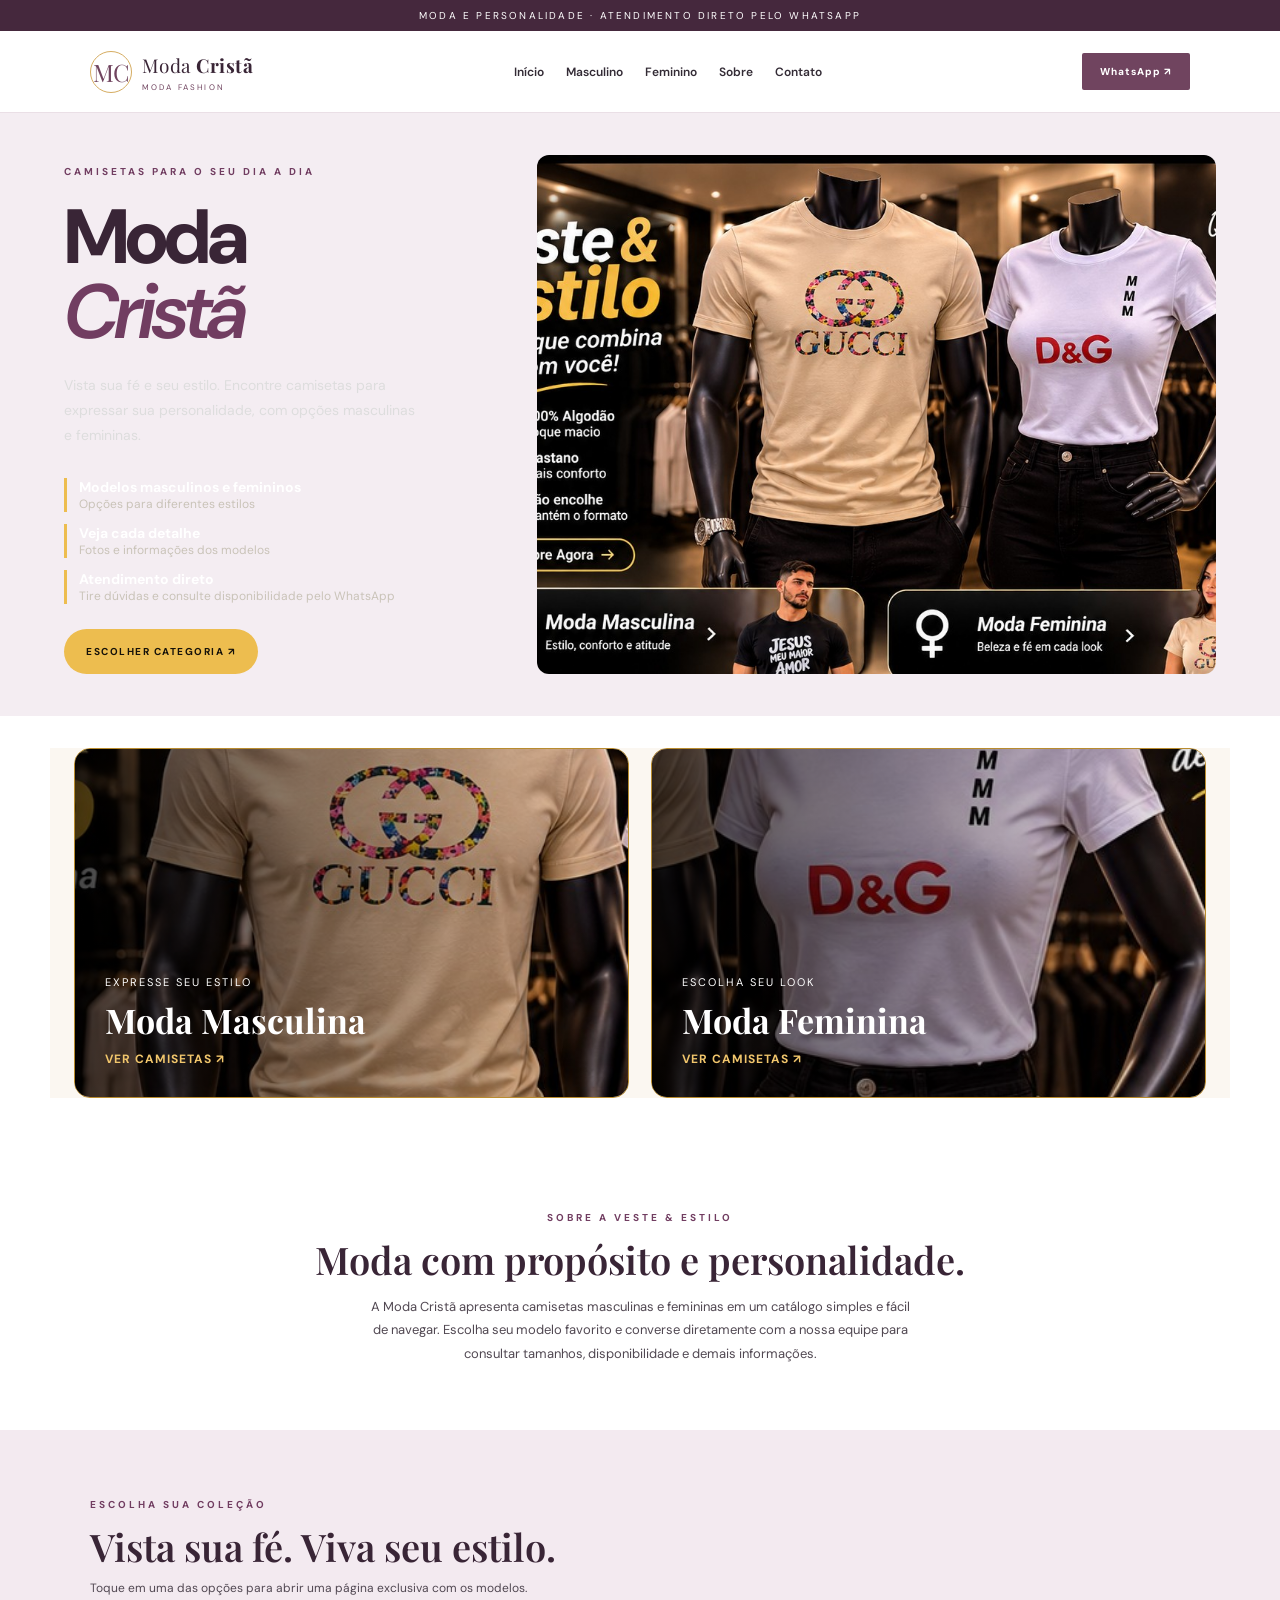
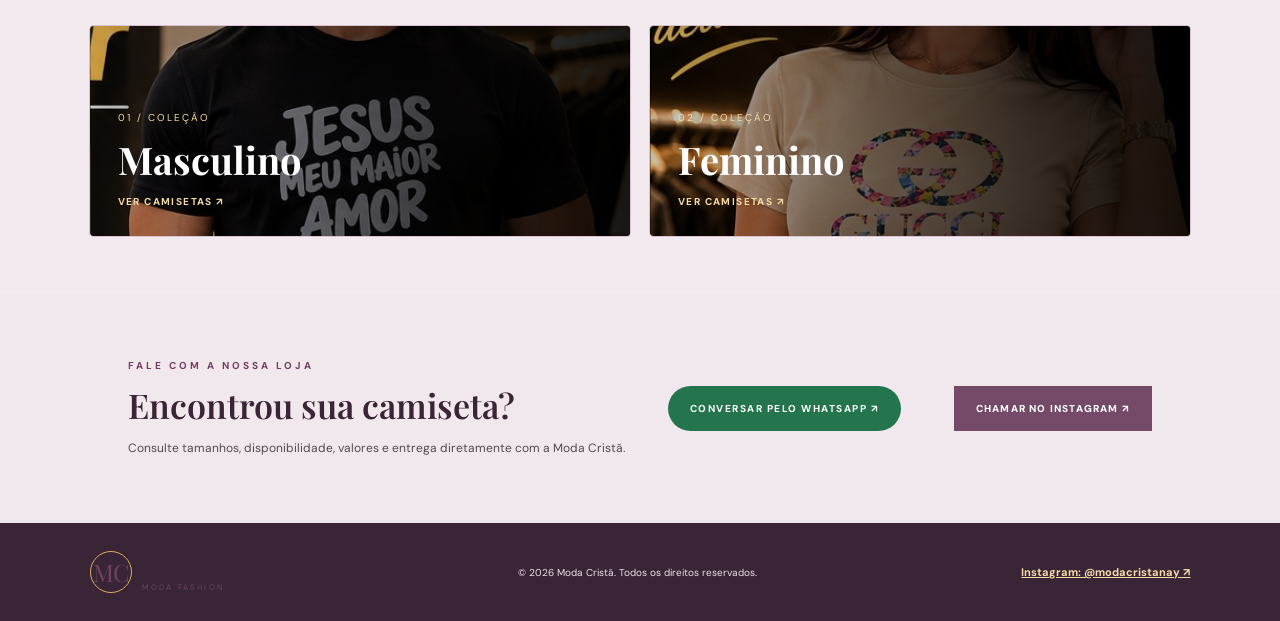
==== Moda_Crista_Catalogo_Instagram_Cores_Ajustadas/index.html @ a1284dda "Add files via upload" ====
<!DOCTYPE html>
<html lang="pt-BR">
<head>
  <meta charset="UTF-8">
  <meta name="viewport" content="width=device-width, initial-scale=1.0">
  <meta name="theme-color" content="#101010">
  <meta name="description" content="Conheça as camisetas masculinas e femininas da Moda Cristã. Consulte modelos e fale diretamente pelo WhatsApp.">
  <title>Moda Cristã | Catálogo de camisetas</title>
  <link rel="preconnect" href="https://fonts.googleapis.com">
  <link rel="preconnect" href="https://fonts.gstatic.com" crossorigin>
  <link href="https://fonts.googleapis.com/css2?family=DM+Sans:wght@400;500;600;700;800&family=Playfair+Display:wght@600;700&display=swap" rel="stylesheet">
  <link rel="stylesheet" href="style.css">
</head>
<body>
  <div class="announcement">MODA E PERSONALIDADE · ATENDIMENTO DIRETO PELO WHATSAPP</div>
  <header class="header">
    <a class="brand" href="#inicio"><span class="brand-mark">MC</span><span>Moda <b>Cristã</b><small>MODA FASHION</small></span></a>
    <nav aria-label="Navegação principal">
      <a href="index.html">Início</a><a href="masculino.html">Masculino</a><a href="feminino.html">Feminino</a><a href="#sobre">Sobre</a><a href="#contato">Contato</a>
    </nav>
    <a class="header-contact" href="https://wa.me/5544999117660" target="_blank" rel="noopener">WhatsApp ↗</a>
  </header>
  <main>
    <section class="hero hero-showcase" id="inicio">
      <div class="hero-copy">
        <p class="eyebrow">CAMISETAS PARA O SEU DIA A DIA</p>
        <h1>Moda<br><em>Cristã</em></h1>
        <p>Vista sua fé e seu estilo. Encontre camisetas para expressar sua personalidade, com opções masculinas e femininas.</p>
        <ul class="quality-points">
          <li><b>Modelos masculinos e femininos</b><span>Opções para diferentes estilos</span></li>
          <li><b>Veja cada detalhe</b><span>Fotos e informações dos modelos</span></li>
          <li><b>Atendimento direto</b><span>Tire dúvidas e consulte disponibilidade pelo WhatsApp</span></li>
        </ul>
        <a class="primary-button" href="#categorias">ESCOLHER CATEGORIA ↗</a>
      </div>
      <div class="hero-art hero-mannequins"><img src="assets/vitrine-manequins.jpg" alt="Vitrine com camisetas expostas em manequins"></div>
    </section>

    <section class="gender-section" aria-label="Escolha sua seção">
      <a class="gender-card male" id="masculino" href="masculino.html"><img src="assets/manequim-gucci.jpg" alt="Camiseta da coleção masculina exposta em manequim"><span class="gender-shade"></span><span class="gender-label"><small>EXPRESSE SEU ESTILO</small><strong>Moda Masculina</strong><b>VER CAMISETAS ↗</b></span></a>
      <a class="gender-card female" id="feminino" href="feminino.html"><img src="assets/manequim-dg.jpg" alt="Camiseta da coleção feminina exposta em manequim"><span class="gender-shade"></span><span class="gender-label"><small>ESCOLHA SEU LOOK</small><strong>Moda Feminina</strong><b>VER CAMISETAS ↗</b></span></a>
    </section>

    <section class="intro" id="sobre"><p class="eyebrow">SOBRE A VESTE & ESTILO</p><h2>Moda com propósito e personalidade.</h2><p>A Moda Cristã apresenta camisetas masculinas e femininas em um catálogo simples e fácil de navegar. Escolha seu modelo favorito e converse diretamente com a nossa equipe para consultar tamanhos, disponibilidade e demais informações.</p></section>

    <section class="category-choice" id="categorias">
      <div class="section-heading"><div><p class="eyebrow">ESCOLHA SUA COLEÇÃO</p><h2>Vista sua fé. Viva seu estilo.</h2><p class="section-subtitle">Toque em uma das opções para abrir uma página exclusiva com os modelos.</p></div></div>
      <div class="category-buttons">
        <a class="category-button category-male" href="masculino.html"><span>01 / COLEÇÃO</span><strong>Masculino</strong><b>VER CAMISETAS ↗</b></a>
        <a class="category-button category-female" href="feminino.html"><span>02 / COLEÇÃO</span><strong>Feminino</strong><b>VER CAMISETAS ↗</b></a>
      </div>
    </section>

    <section class="contact-strip" id="contato"><div><p class="eyebrow">FALE COM A NOSSA LOJA</p><h2>Encontrou sua camiseta?</h2><p>Consulte tamanhos, disponibilidade, valores e entrega diretamente com a Moda Cristã.</p></div><a class="whatsapp-button" href="https://wa.me/5544999117660?text=Ol%C3%A1%21%20Gostaria%20de%20conhecer%20as%20camisetas%20da%20Veste%20%26%20Estilo." target="_blank" rel="noopener">CONVERSAR PELO WHATSAPP ↗</a><a class="instagram-button" href="https://www.instagram.com/modacristanay/" target="_blank" rel="noopener noreferrer">CHAMAR NO INSTAGRAM ↗</a></section>
  </main>
  <footer><a class="brand footer-brand" href="#inicio"><span class="brand-mark">MC</span><span>Moda <b>Cristã</b><small>MODA FASHION</small></span></a><p>© 2026 Moda Cristã. Todos os direitos reservados.</p><a class="footer-link instagram-link" href="https://www.instagram.com/modacristanay/" target="_blank" rel="noopener noreferrer">Instagram: @modacristanay ↗</a></footer>
  <script src="script.js"></script>
</body></html>
---- Moda_Crista_Catalogo_Instagram_Cores_Ajustadas/style.css ----
*{box-sizing:border-box}html{scroll-behavior:smooth}body{margin:0;color:#20201e;background:#f8f7f4;font-family:"DM Sans",sans-serif}.announcement{background:#171717;color:#eee;text-align:center;padding:9px;font-size:10px;letter-spacing:2px}.header{height:82px;padding:0 7%;display:flex;align-items:center;justify-content:space-between;background:#f8f7f4}.brand{display:flex;align-items:center;gap:10px;text-decoration:none;color:#1d1d1b;font-size:15px;letter-spacing:2px}.brand b{font-weight:700}.brand small{display:block;font-size:8px;letter-spacing:3px;margin-top:4px;color:#777}.brand-mark{width:38px;height:38px;border:1px solid #b58b62;display:grid;place-items:center;font-family:"Playfair Display";font-size:15px;color:#a5794e}.header nav{display:flex;gap:34px}.header nav a{font-size:12px;color:#555;text-decoration:none}.cart-button{background:transparent;border:1px solid #bbb;padding:11px 16px;font:inherit;font-size:12px;cursor:pointer}.cart-button span{background:#b58b62;color:white;border-radius:50%;padding:3px 7px;margin-left:7px}.hero{min-height:530px;background:#e9e5de;display:grid;grid-template-columns:1fr 1fr;padding:65px 12%;overflow:hidden}.hero-copy{align-self:center;max-width:430px}.eyebrow{font-size:10px;letter-spacing:3px;color:#a47a53;font-weight:700}.hero h1{font:700 clamp(48px,6vw,76px)/.98 "Playfair Display",serif;margin:22px 0}.hero h1 em{color:#a47a53;font-weight:600}.hero-copy>p:not(.eyebrow){font-size:14px;line-height:1.8;color:#666;max-width:360px;margin-bottom:30px}.primary-button,.whatsapp-button{display:inline-flex;justify-content:center;align-items:center;gap:30px;background:#1b1b19;color:white;border:0;padding:16px 22px;text-decoration:none;font-size:10px;letter-spacing:1.5px;font-weight:700;cursor:pointer}.hero-art{position:relative;min-height:390px;display:grid;place-items:center}.hero-circle{position:absolute;width:330px;height:330px;border-radius:50%;background:#d3c2ae}.shirt-shape{z-index:1;width:210px;height:245px;background:#f7f5ef;clip-path:polygon(25% 0,39% 9%,61% 9%,75% 0,100% 20%,83% 43%,73% 34%,73% 100%,27% 100%,27% 34%,17% 43%,0 20%);display:flex;justify-content:center;padding-top:115px;color:#a47a53;font:600 25px "Playfair Display";filter:drop-shadow(0 14px 15px #0002)}.hero-label{position:absolute;z-index:2;top:45px;right:5px;font-size:10px;letter-spacing:2px;line-height:1.7}.hero-caption{position:absolute;bottom:25px;left:10px;font-size:9px;letter-spacing:3px;color:#756b60}.intro{text-align:center;padding:78px 20px 65px}.intro h2,.section-heading h2,.contact-strip h2{font:600 38px "Playfair Display",serif;margin:10px 0}.intro>p:last-child{max-width:540px;margin:0 auto;color:#777;font-size:13px;line-height:1.8}.shop{padding:35px 8% 100px}.section-heading{display:flex;justify-content:space-between;align-items:end;margin-bottom:30px}.section-heading h2{margin-bottom:0}.filters{display:flex;gap:8px}.filter{border:1px solid #d7d2ca;background:transparent;padding:10px 16px;font:inherit;font-size:11px;cursor:pointer}.filter.active{background:#20201e;color:white;border-color:#20201e}.products{display:grid;grid-template-columns:repeat(4,1fr);gap:22px}.product-card{background:#fff;padding-bottom:18px}.product-image{height:265px;display:grid;place-items:center;position:relative;overflow:hidden}.product-image:before{content:"";position:absolute;width:190px;height:190px;border-radius:50%;background:#eee9e2}.product-image .shirt{z-index:1;width:145px;height:175px;clip-path:polygon(25% 0,39% 9%,61% 9%,75% 0,100% 20%,83% 43%,73% 34%,73% 100%,27% 100%,27% 34%,17% 43%,0 20%);box-shadow:0 10px 18px #0002;display:grid;place-items:center;color:#ffffffb0;font:600 18px "Playfair Display"}.product-image .tag{position:absolute;z-index:2;top:13px;left:13px;background:#f8f7f4;padding:6px 8px;font-size:9px;letter-spacing:1px}.product-info{padding:15px 16px 0}.product-info h3{font-size:13px;margin:0 0 7px;font-weight:600}.product-info p{color:#888;font-size:11px;margin:0 0 13px}.product-bottom{display:flex;justify-content:space-between;align-items:center}.price{font-weight:700;font-size:14px}.add-button{background:transparent;border:1px solid #c9c2b8;padding:9px 11px;font-size:10px;cursor:pointer}.add-button:hover{background:#1b1b19;color:white}.contact-strip{background:#e9e5de;padding:55px 10%;display:flex;align-items:center;justify-content:space-between}.contact-strip h2{font-size:34px}.contact-strip p:not(.eyebrow){font-size:12px;color:#777}.whatsapp-button{background:#27764d}.footer-brand{font-size:13px}footer{padding:28px 7%;display:flex;justify-content:space-between;align-items:center}footer>p{font-size:10px;color:#999}.overlay{display:none;position:fixed;inset:0;background:#0007;z-index:5}.overlay.show{display:block}.cart-drawer{position:fixed;z-index:6;right:-440px;top:0;width:min(420px,100%);height:100%;background:#faf9f6;padding:25px;display:flex;flex-direction:column;transition:right .25s}.cart-drawer.open{right:0}.drawer-head{display:flex;justify-content:space-between;align-items:center;border-bottom:1px solid #ddd;padding-bottom:15px}.drawer-head h2{font:600 26px "Playfair Display"}.drawer-head button{border:0;background:none;font-size:20px;cursor:pointer}.cart-items{flex:1;overflow:auto;padding:15px 0}.empty{color:#888;font-size:13px}.cart-line{display:flex;justify-content:space-between;gap:12px;padding:13px 0;border-bottom:1px solid #e5e1da;font-size:12px}.cart-line small{display:block;color:#888;margin-top:5px}.remove{border:0;background:none;color:#a44;cursor:pointer}.checkout{border-top:1px solid #ddd;padding-top:15px}.total{display:flex;justify-content:space-between;margin-bottom:16px}.checkout label{display:block;font-size:10px;color:#777;margin:10px 0 5px}.checkout input{width:100%;padding:11px;border:1px solid #d8d3ca;background:white;font:inherit;font-size:12px}.full{width:100%;margin-top:15px}.checkout>small{display:block;color:#999;font-size:9px;margin-top:9px;text-align:center}@media(max-width:850px){.hero{padding:50px 7%;grid-template-columns:1fr 1fr}.products{grid-template-columns:repeat(2,1fr)}.shop{padding-left:6%;padding-right:6%}}@media(max-width:600px){.header{padding:0 5%;height:70px}.header nav{display:none}.hero{grid-template-columns:1fr;padding:48px 8% 20px}.hero-art{min-height:310px}.hero-circle{width:270px;height:270px}.shirt-shape{transform:scale(.85)}.section-heading{display:block}.filters{margin-top:20px;flex-wrap:wrap}.products{gap:12px}.product-image{height:205px}.product-image:before{width:150px;height:150px}.product-image .shirt{transform:scale(.8)}.product-info{padding:12px 10px 0}.contact-strip{display:block;padding:42px 8%}.whatsapp-button{margin-top:18px}footer{display:block;text-align:center}footer .brand{justify-content:center}footer>p{margin-top:18px}.intro h2{font-size:31px}}
.hero-photo{padding:12px;min-height:0;align-self:center}.hero-photo img{display:block;width:100%;height:auto;max-height:430px;object-fit:cover;border-radius:3px;box-shadow:0 18px 45px #0002}.brand-mark{font-family:"Playfair Display",serif}
@media(max-width:600px){.hero-photo{min-height:0;padding:0 0 20px}.hero-photo img{max-height:none}}

.brand-mark{font-size:15px!important;letter-spacing:-1px}.gender-section{display:grid;grid-template-columns:1fr 1fr;gap:22px;max-width:1180px;margin:55px auto;padding:0 24px}.gender-card{height:350px;position:relative;overflow:hidden;border-radius:18px;color:white;text-decoration:none;background:#222}.gender-card img{width:100%;height:100%;object-fit:cover;display:block;transition:transform .5s}.gender-card:hover img{transform:scale(1.04)}.gender-shade{position:absolute;inset:0;background:linear-gradient(90deg,rgba(0,0,0,.72),rgba(0,0,0,.05))}.gender-label{position:absolute;left:30px;bottom:30px;display:flex;flex-direction:column;gap:8px}.gender-label small{letter-spacing:2px;font-size:11px}.gender-label strong{font-family:'Playfair Display',serif;font-size:34px}.gender-label b{font-size:12px;letter-spacing:1px;color:#f1c66c}.real-product{width:100%;height:100%;object-fit:cover}.product-image{position:relative;overflow:hidden}.product-image .tag{position:absolute;top:12px;left:12px;z-index:2}.product-image .shirt{height:100%;min-height:260px;display:flex;align-items:center;justify-content:center;color:#fff;font-weight:800;font-size:30px;letter-spacing:2px}.hero-actions{margin-top:24px}
@media(max-width:700px){.gender-section{grid-template-columns:1fr;gap:14px;margin:30px auto}.gender-card{height:280px}.gender-label strong{font-size:28px}.header nav{gap:10px}.header nav a{font-size:12px}}
/* Vitrine em manequins e benefícios de tecido */
body{background:#0d0d0d;color:#f8f5ed}.announcement{background:#080808;color:#f5f1e8}.header{background:#080808;border-bottom:1px solid #333}.brand{color:#fff}.brand-mark{border:0;color:#e9b943;font-size:24px!important}.brand small{color:#aaa}.header nav a{color:#eee}.cart-button{color:#fff;border-color:#777}.hero-showcase{background:linear-gradient(110deg,#090909 0%,#17130d 50%,#241b10 100%);color:#fff;grid-template-columns:.8fr 1.2fr;padding:42px 5%;min-height:600px;gap:20px}.hero-showcase .hero-copy{max-width:430px}.hero-showcase h1{font-family:'DM Sans',sans-serif;font-size:clamp(54px,6vw,82px);font-weight:800;letter-spacing:-4px}.hero-showcase h1 em{color:#edbd4f}.hero-showcase .hero-copy>p:not(.eyebrow){color:#ddd}.hero-showcase .primary-button{background:#edbd4f;color:#16120a;border-radius:30px}.hero-mannequins{min-height:0;align-self:stretch}.hero-mannequins img{width:100%;height:100%;max-height:570px;object-fit:cover;object-position:center;border-radius:12px}.quality-points{padding:0;margin:0 0 25px;list-style:none;display:grid;gap:12px}.quality-points li{display:flex;flex-direction:column;border-left:3px solid #edbd4f;padding-left:12px}.quality-points b{font-size:14px}.quality-points span{font-size:12px;color:#c9c3b8}.gender-section{margin:32px auto 25px}.gender-card{border:1px solid #b98c2e;border-radius:16px}.gender-card img{object-fit:cover}.intro{color:#fff}.intro>p:last-child{color:#c9c3b8}.shop{background:#0b0b0b;color:#fff}.section-heading h2,.intro h2,.contact-strip h2{color:#f4c451}.filter{color:#eee;border-color:#69552d}.filter.active{background:#e8b943;color:#16120a;border-color:#e8b943}.products{grid-template-columns:repeat(3,1fr);gap:18px}.product-card{background:#f7f5f0;color:#171717;border-radius:12px;overflow:hidden}.product-image{height:330px;background:#e9e4db}.product-image:before{display:none}.real-product{width:100%;height:100%;object-fit:cover;object-position:center top}.product-info{padding:16px}.fabric-note{display:block;min-height:28px;color:#777;font-size:10px;margin:0 0 12px}.product-bottom .price{color:#171717}.add-button{background:#efc04d;border:0;border-radius:20px;color:#171717;font-weight:700}.benefits{display:grid;grid-template-columns:repeat(3,1fr);gap:20px;max-width:1150px;margin:0 auto 45px;padding:20px 24px;border-top:1px solid #5b4723;border-bottom:1px solid #5b4723}.benefits div{display:flex;flex-direction:column;gap:6px}.benefits b{color:#edbd4f}.benefits span{color:#ddd;font-size:12px}.contact-strip{background:#17130d;color:#fff}.contact-strip p:not(.eyebrow){color:#ccc}.whatsapp-button{border-radius:25px}footer{background:#080808;color:#fff}footer>p{color:#aaa}.gender-label strong{color:white}
@media(max-width:700px){.hero-showcase{grid-template-columns:1fr;padding:35px 7%;}.hero-mannequins{min-height:260px}.hero-mannequins img{max-height:360px}.products{grid-template-columns:repeat(2,1fr)}.product-image{height:240px}.benefits{grid-template-columns:1fr;gap:14px}.gender-section{padding:0 16px}.gender-card{height:230px}}

/* Catálogo sem carrinho, checkout ou pagamento online */
.header-contact{color:#17130d;background:#edbd4f;text-decoration:none;padding:12px 17px;border-radius:24px;font-size:11px;font-weight:800;white-space:nowrap}
.header nav{gap:22px}
.section-subtitle{color:#aaa;font-size:12px;margin:8px 0 0}
.product-card{display:flex;flex-direction:column}
.product-info{display:flex;flex-direction:column;flex:1}
.product-category{font-size:9px!important;letter-spacing:1.8px;color:#a47a36!important;font-weight:800;margin:0 0 8px!important}
.product-description{font-size:11px;line-height:1.6;color:#777;margin:0 0 16px!important;min-height:35px}
.product-whatsapp{display:inline-flex;align-items:center;justify-content:center;align-self:flex-start;margin-top:auto;background:#27764d;color:white;text-decoration:none;border-radius:22px;padding:11px 15px;font-size:10px;font-weight:800;letter-spacing:.7px}
.product-whatsapp:hover,.whatsapp-button:hover{filter:brightness(1.12)}
.no-products{grid-column:1/-1;color:#ccc;padding:30px 0}
.footer-link{color:#e9b943;font-size:11px;text-decoration:none}
footer{gap:20px}
@media(max-width:850px){.header nav{gap:12px}.header nav a{font-size:11px}}
@media(max-width:700px){.header{gap:10px}.header nav{display:none}.header-contact{padding:10px 13px}.section-heading{display:block}.section-subtitle{line-height:1.6}.product-info{padding:13px}.product-description{min-height:0}.product-whatsapp{font-size:9px;padding:10px 12px}}

/* Preços do catálogo */
.product-price{font-size:20px!important;font-weight:800;color:#f0c15a!important;letter-spacing:.2px;margin:0 0 9px!important}
.product-info h3{margin-bottom:7px}

/* Navegação por páginas separadas: masculino e feminino */
.category-choice{padding:58px 7%;background:#111}
.category-buttons{display:grid;grid-template-columns:1fr 1fr;gap:20px;margin-top:25px}
.category-button{min-height:210px;padding:28px;display:flex;flex-direction:column;justify-content:flex-end;gap:10px;text-decoration:none;color:#fff;border-radius:5px;position:relative;overflow:hidden;background:linear-gradient(135deg,#333,#111)}
.category-button:before{content:"";position:absolute;inset:0;background:linear-gradient(90deg,rgba(0,0,0,.05),rgba(0,0,0,.65))}
.category-button>*{position:relative}
.category-button span{font-size:10px;letter-spacing:2px;color:#e8c16d}
.category-button strong{font:700 38px 'Playfair Display',serif}
.category-button b{font-size:10px;letter-spacing:1.4px}
.category-male{background-image:linear-gradient(90deg,rgba(0,0,0,.15),rgba(0,0,0,.72)),url('assets/modelo-masculino.jpg');background-size:cover;background-position:center}
.category-female{background-image:linear-gradient(90deg,rgba(0,0,0,.15),rgba(0,0,0,.72)),url('assets/modelo-feminino.jpg');background-size:cover;background-position:center}
.category-page{min-height:60vh}
.category-page-top{text-align:center;padding:54px 7% 22px;background:#151515}
.category-page-top .eyebrow{margin-top:25px}
.category-page-top h1{font:700 clamp(38px,6vw,64px) 'Playfair Display',serif;color:#f1d18a;margin:8px 0}
.category-page-top>p:last-child{color:#aaa;font-size:13px}
.back-link{display:inline-block;color:#e4bb62;text-decoration:none;font-size:10px;letter-spacing:1.5px;font-weight:800}
.category-shop{padding-top:28px}
.other-category{display:flex;align-items:center;justify-content:center;gap:18px;padding:28px 7%;background:#191919;flex-wrap:wrap}
.other-category span{font-size:10px;letter-spacing:1.4px;color:#aaa}
.other-category a{font-size:10px;letter-spacing:1px;font-weight:800;color:#edbd4f;text-decoration:none}
@media(max-width:650px){.category-buttons{grid-template-columns:1fr}.category-button{min-height:175px}.category-page-top{padding:35px 6% 20px}.other-category{flex-direction:column;gap:10px;text-align:center}}

/* MODA CRISTÃ — identidade visual ameixa, creme e dourado */
:root{--plum:#70445f;--plum-dark:#45283d;--cream:#fbf7f1;--gold:#d6ad62;--ink:#242024}
body{background:var(--cream);color:var(--ink)}
.announcement{background:var(--plum-dark);color:#fff;letter-spacing:2.2px}
.header{background:var(--cream)}
.brand{color:var(--plum-dark);font-family:"Playfair Display",serif;font-size:19px;letter-spacing:.5px}
.brand b{font-weight:700}
.brand small{color:var(--plum);font-family:"DM Sans",sans-serif;letter-spacing:2.2px}
.brand-mark{border:1px solid var(--gold);color:var(--plum);border-radius:50%;width:42px;height:42px}
.header nav a:hover,.footer-link:hover{color:var(--plum)}
.header-contact{background:var(--plum);color:white;border-radius:2px;padding:12px 18px;text-decoration:none;font-size:10px;font-weight:800;letter-spacing:1px}
.hero{background:#eee4eb}
.hero h1{color:var(--plum-dark)}
.hero h1 em,.eyebrow{color:var(--plum)}
.primary-button{background:var(--plum);color:white}
.intro{background:var(--cream)}
.gender-section{background:var(--cream)}
.category-choice{background:#f0e7ed}
.category-button{border-radius:3px}
.category-button span,.category-button b{color:#f5dca7}
.category-button strong{color:#fff}
.category-male{outline:1px solid #d7c2d0}
.category-female{outline:1px solid #d7c2d0}
.category-page-top{background:linear-gradient(135deg,var(--plum-dark),var(--plum));color:white}
.category-page-top h1{color:#fff}
.category-page-top>p:last-child{color:#f1e4ed}
.back-link,.other-category a{color:var(--gold)}
.shop{background:var(--cream)}
.product-card{border:1px solid #eee6eb;box-shadow:0 8px 24px #45283d0c;border-radius:3px;overflow:hidden}
.product-image{height:300px;background:#f4edf1}
.product-image:before{display:none}
.product-image .real-product{width:100%;height:100%;object-fit:contain;position:relative;z-index:1;padding:8px}
.product-image .tag{background:var(--plum);color:white;border-radius:2px}
.product-info h3{color:var(--plum-dark);font-size:14px}
.product-category{color:var(--plum)!important}
.product-price{font-size:21px!important;color:var(--plum)!important;font-weight:800}
.size-label{display:block;font-size:9px;letter-spacing:1.5px;font-weight:800;color:var(--plum-dark);margin:0 0 6px}
.size-select{width:100%;padding:10px;border:1px solid #d9cbd4;background:#fff;color:#332632;font:inherit;font-size:12px;margin-bottom:12px}
.product-whatsapp{background:#24754d;border-radius:2px;width:100%;text-align:center}
.contact-strip{background:#eee4eb}
.contact-strip h2{color:var(--plum-dark)}
.whatsapp-button{background:#24754d}
footer{background:var(--plum-dark);color:#fff}
footer>p{color:#dfcbd8}
.footer-link{color:#f2d28f}
@media(max-width:800px){.products{grid-template-columns:repeat(2,minmax(0,1fr))}.product-image{height:245px}}
@media(max-width:520px){.products{grid-template-columns:1fr 1fr;gap:10px}.product-image{height:190px}.product-info{padding:12px 10px 0}.product-info h3{font-size:12px}.product-description{font-size:10px}.product-price{font-size:17px!important}.product-whatsapp{font-size:9px;padding:10px 7px}.header{padding:0 5%}.brand{font-size:16px}}

/* Ajustes de contraste para tema claro: textos escuros sobre fundos claros */
:root{color-scheme:light}
body{background:#fff;color:#25212a}
.header{background:#fff;border-bottom:1px solid #eadfe6}
.header nav a{color:#332b35;font-weight:600}
.brand{color:#392536}
.brand small{color:#70445f}
.hero{background:#f4edf2}
.hero h1{color:#392536}
.hero h1 em,.eyebrow{color:#713d61}
.hero-copy>p:not(.eyebrow){color:#514852}
.hero-label,.hero-caption{color:#493b48}
.intro{background:#fff}
.intro h2,.section-heading h2,.contact-strip h2{color:#392536}
.intro>p:last-child,.section-subtitle{color:#514852}
.shop{background:#fff}
.category-choice{background:#f3eaf0}
.category-choice .section-heading h2{color:#392536}
.category-choice .section-subtitle{color:#514852}
.category-page-top{background:linear-gradient(135deg,#4a2942,#754968)}
.category-page-top .eyebrow{color:#f4dba8}
.category-page-top h1{color:#fff}
.category-page-top>p:last-child{color:#fff}
.product-card{background:#fff;border:1px solid #e5dce2;box-shadow:0 5px 18px rgba(48,28,43,.08)}
.product-info h3{color:#302431}
.product-description{color:#514852!important}
.product-category{color:#70445f!important;font-weight:800}
.product-price{color:#512d49!important}
.size-label{color:#392536}
.size-select{color:#29212a;background:#fff;border-color:#9b8292}
.tag{color:#fff!important}
.contact-strip{background:#f1e8ee}
.contact-strip p:not(.eyebrow){color:#514852}
.footer-link{color:#f6dca8!important;text-decoration:underline;font-weight:700}
.instagram-button{display:inline-flex;align-items:center;justify-content:center;padding:16px 22px;background:#754968;color:#fff;text-decoration:none;font-size:10px;font-weight:800;letter-spacing:1.2px;margin-left:10px}
.instagram-button:hover{background:#4a2942}
.instagram-link{color:#f6dca8!important}
footer{background:#392536;color:#fff}
footer>p{color:#eee1e9}
.other-category{background:#f3eaf0}
.other-category span{color:#514852}
.other-category a{color:#60334f;font-weight:800}
@media(max-width:700px){.contact-strip{gap:12px;flex-wrap:wrap}.instagram-button{margin-left:0}.contact-strip>div{width:100%}}
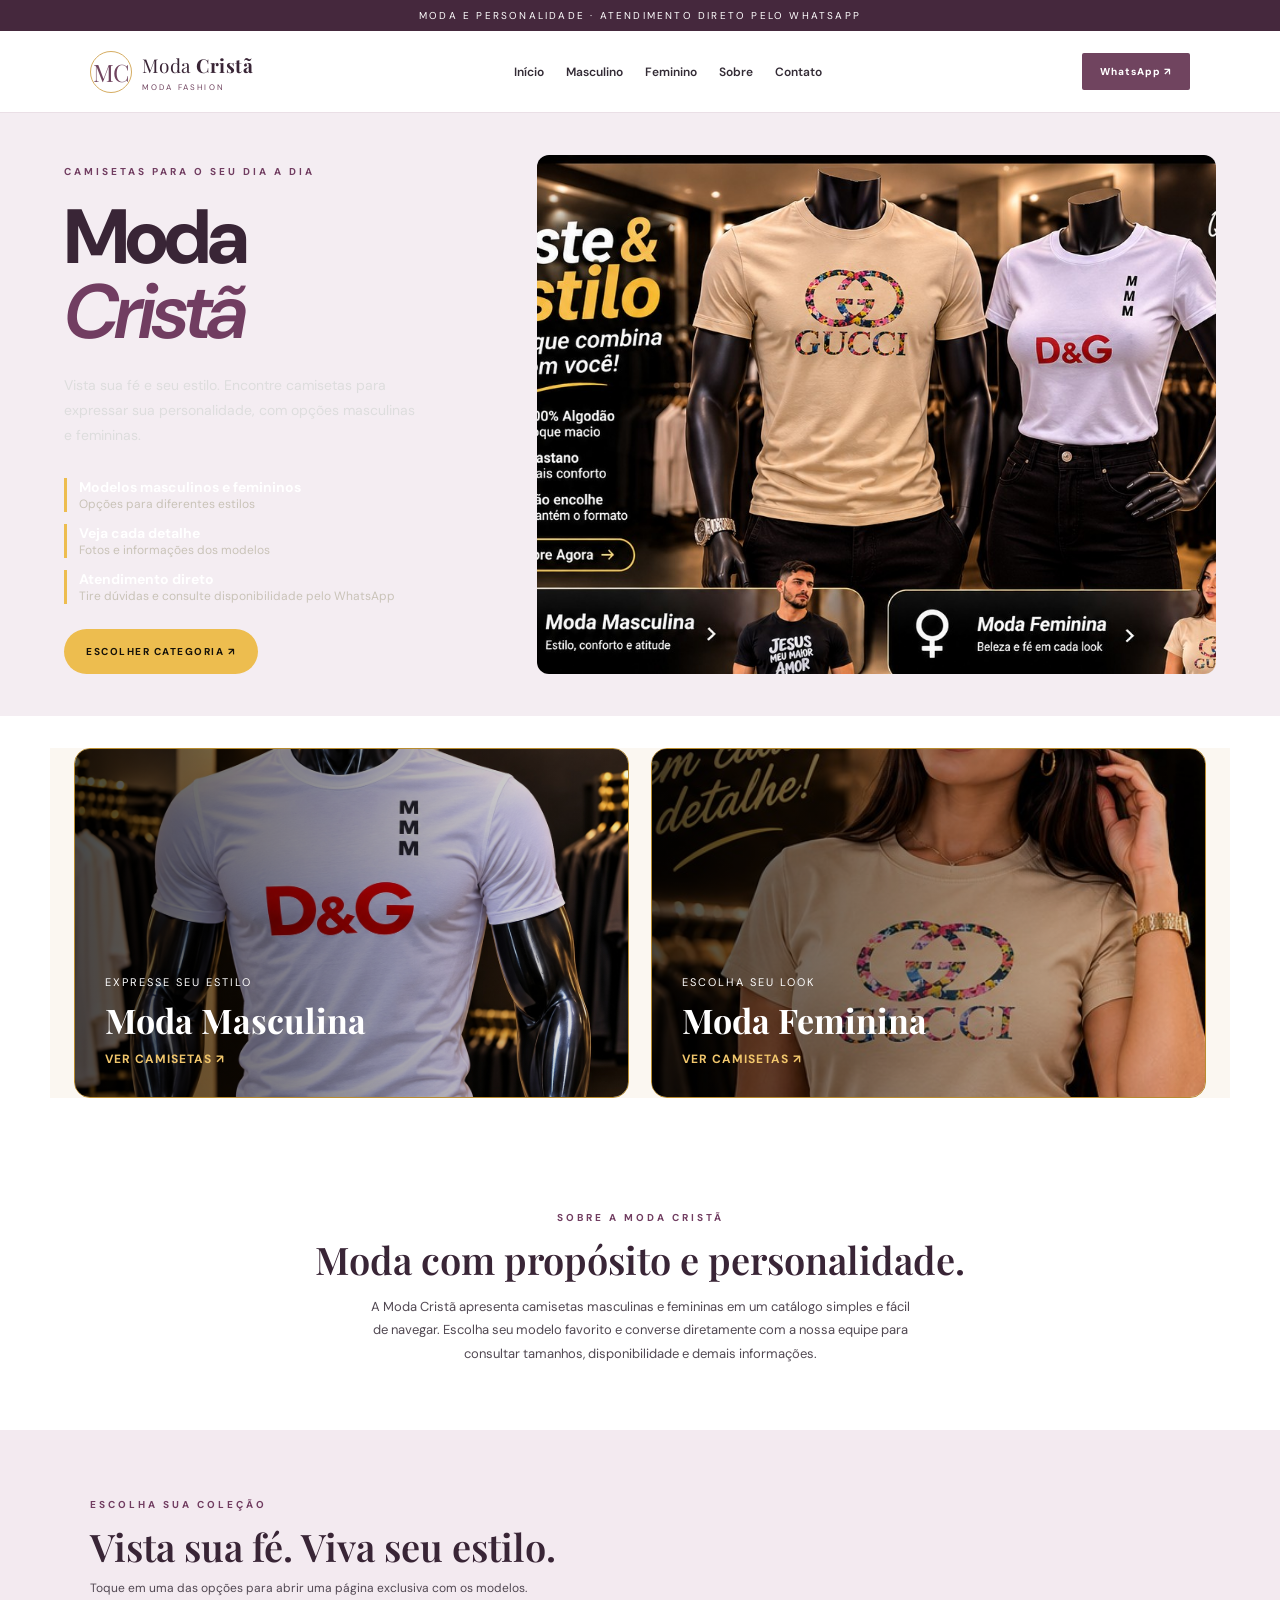
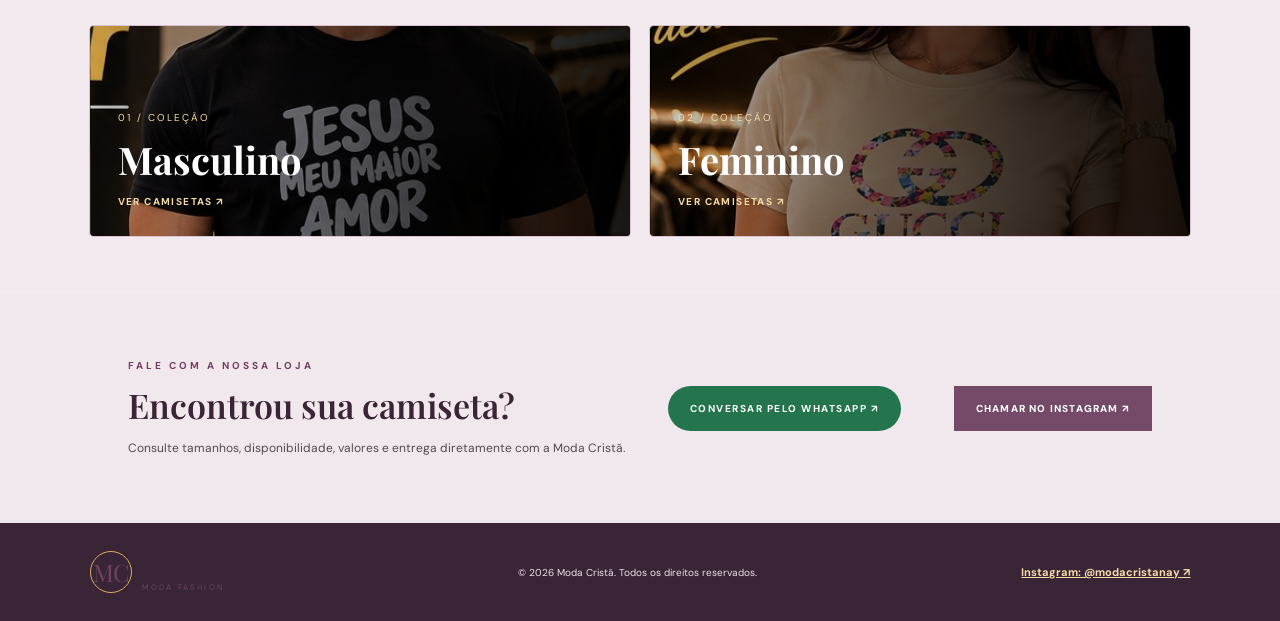
==== commit 1df2b175: "Update index.html" ====
--- a/Moda_Crista_Catalogo_Instagram_Cores_Ajustadas/index.html
+++ b/Moda_Crista_Catalogo_Instagram_Cores_Ajustadas/index.html
@@ -1,3 +1,4 @@
+
 <!DOCTYPE html>
 <html lang="pt-BR">
 <head>
@@ -12,47 +13,138 @@
   <link rel="stylesheet" href="style.css">
 </head>
 <body>
+
   <div class="announcement">MODA E PERSONALIDADE · ATENDIMENTO DIRETO PELO WHATSAPP</div>
+
   <header class="header">
-    <a class="brand" href="#inicio"><span class="brand-mark">MC</span><span>Moda <b>Cristã</b><small>MODA FASHION</small></span></a>
+    <a class="brand" href="#inicio">
+      <span class="brand-mark">MC</span>
+      <span>Moda <b>Cristã</b><small>MODA FASHION</small></span>
+    </a>
+
     <nav aria-label="Navegação principal">
-      <a href="index.html">Início</a><a href="masculino.html">Masculino</a><a href="feminino.html">Feminino</a><a href="#sobre">Sobre</a><a href="#contato">Contato</a>
+      <a href="index.html">Início</a>
+      <a href="masculino.html">Masculino</a>
+      <a href="feminino.html">Feminino</a>
+      <a href="#sobre">Sobre</a>
+      <a href="#contato">Contato</a>
     </nav>
-    <a class="header-contact" href="https://wa.me/5544999117660" target="_blank" rel="noopener">WhatsApp ↗</a>
+
+    <a class="header-contact" href="https://wa.me/5544999461196" target="_blank" rel="noopener">WhatsApp ↗</a>
   </header>
+
   <main>
+
     <section class="hero hero-showcase" id="inicio">
       <div class="hero-copy">
         <p class="eyebrow">CAMISETAS PARA O SEU DIA A DIA</p>
         <h1>Moda<br><em>Cristã</em></h1>
+
         <p>Vista sua fé e seu estilo. Encontre camisetas para expressar sua personalidade, com opções masculinas e femininas.</p>
+
         <ul class="quality-points">
-          <li><b>Modelos masculinos e femininos</b><span>Opções para diferentes estilos</span></li>
-          <li><b>Veja cada detalhe</b><span>Fotos e informações dos modelos</span></li>
-          <li><b>Atendimento direto</b><span>Tire dúvidas e consulte disponibilidade pelo WhatsApp</span></li>
+          <li>
+            <b>Modelos masculinos e femininos</b>
+            <span>Opções para diferentes estilos</span>
+          </li>
+          <li>
+            <b>Veja cada detalhe</b>
+            <span>Fotos e informações dos modelos</span>
+          </li>
+          <li>
+            <b>Atendimento direto</b>
+            <span>Tire dúvidas e consulte disponibilidade pelo WhatsApp</span>
+          </li>
         </ul>
+
         <a class="primary-button" href="#categorias">ESCOLHER CATEGORIA ↗</a>
       </div>
-      <div class="hero-art hero-mannequins"><img src="assets/vitrine-manequins.jpg" alt="Vitrine com camisetas expostas em manequins"></div>
+
+      <div class="hero-art hero-mannequins">
+        <img src="assets/vitrine-manequins.jpg" alt="Vitrine da Moda Cristã com camisetas masculinas e femininas em manequins">
+      </div>
     </section>
 
     <section class="gender-section" aria-label="Escolha sua seção">
-      <a class="gender-card male" id="masculino" href="masculino.html"><img src="assets/manequim-gucci.jpg" alt="Camiseta da coleção masculina exposta em manequim"><span class="gender-shade"></span><span class="gender-label"><small>EXPRESSE SEU ESTILO</small><strong>Moda Masculina</strong><b>VER CAMISETAS ↗</b></span></a>
-      <a class="gender-card female" id="feminino" href="feminino.html"><img src="assets/manequim-dg.jpg" alt="Camiseta da coleção feminina exposta em manequim"><span class="gender-shade"></span><span class="gender-label"><small>ESCOLHA SEU LOOK</small><strong>Moda Feminina</strong><b>VER CAMISETAS ↗</b></span></a>
+
+      <!-- COLEÇÃO MASCULINA -->
+      <a class="gender-card male" id="masculino" href="masculino.html">
+        <img src="assets/camiseta-dg-manequim.jpg" alt="Camiseta masculina D&G exposta em manequim">
+        <span class="gender-shade"></span>
+        <span class="gender-label">
+          <small>EXPRESSE SEU ESTILO</small>
+          <strong>Moda Masculina</strong>
+          <b>VER CAMISETAS ↗</b>
+        </span>
+      </a>
+
+      <!-- COLEÇÃO FEMININA -->
+      <a class="gender-card female" id="feminino" href="feminino.html">
+        <img src="assets/modelo-feminino.jpg" alt="Modelo usando camiseta feminina">
+        <span class="gender-shade"></span>
+        <span class="gender-label">
+          <small>ESCOLHA SEU LOOK</small>
+          <strong>Moda Feminina</strong>
+          <b>VER CAMISETAS ↗</b>
+        </span>
+      </a>
+
     </section>
 
-    <section class="intro" id="sobre"><p class="eyebrow">SOBRE A VESTE & ESTILO</p><h2>Moda com propósito e personalidade.</h2><p>A Moda Cristã apresenta camisetas masculinas e femininas em um catálogo simples e fácil de navegar. Escolha seu modelo favorito e converse diretamente com a nossa equipe para consultar tamanhos, disponibilidade e demais informações.</p></section>
+    <section class="intro" id="sobre">
+      <p class="eyebrow">SOBRE A MODA CRISTÃ</p>
+      <h2>Moda com propósito e personalidade.</h2>
+      <p>A Moda Cristã apresenta camisetas masculinas e femininas em um catálogo simples e fácil de navegar. Escolha seu modelo favorito e converse diretamente com a nossa equipe para consultar tamanhos, disponibilidade e demais informações.</p>
+    </section>
 
     <section class="category-choice" id="categorias">
-      <div class="section-heading"><div><p class="eyebrow">ESCOLHA SUA COLEÇÃO</p><h2>Vista sua fé. Viva seu estilo.</h2><p class="section-subtitle">Toque em uma das opções para abrir uma página exclusiva com os modelos.</p></div></div>
+      <div class="section-heading">
+        <div>
+          <p class="eyebrow">ESCOLHA SUA COLEÇÃO</p>
+          <h2>Vista sua fé. Viva seu estilo.</h2>
+          <p class="section-subtitle">Toque em uma das opções para abrir uma página exclusiva com os modelos.</p>
+        </div>
+      </div>
+
       <div class="category-buttons">
-        <a class="category-button category-male" href="masculino.html"><span>01 / COLEÇÃO</span><strong>Masculino</strong><b>VER CAMISETAS ↗</b></a>
-        <a class="category-button category-female" href="feminino.html"><span>02 / COLEÇÃO</span><strong>Feminino</strong><b>VER CAMISETAS ↗</b></a>
+        <a class="category-button category-male" href="masculino.html">
+          <span>01 / COLEÇÃO</span>
+          <strong>Masculino</strong>
+          <b>VER CAMISETAS ↗</b>
+        </a>
+
+        <a class="category-button category-female" href="feminino.html">
+          <span>02 / COLEÇÃO</span>
+          <strong>Feminino</strong>
+          <b>VER CAMISETAS ↗</b>
+        </a>
       </div>
     </section>
 
-    <section class="contact-strip" id="contato"><div><p class="eyebrow">FALE COM A NOSSA LOJA</p><h2>Encontrou sua camiseta?</h2><p>Consulte tamanhos, disponibilidade, valores e entrega diretamente com a Moda Cristã.</p></div><a class="whatsapp-button" href="https://wa.me/5544999117660?text=Ol%C3%A1%21%20Gostaria%20de%20conhecer%20as%20camisetas%20da%20Veste%20%26%20Estilo." target="_blank" rel="noopener">CONVERSAR PELO WHATSAPP ↗</a><a class="instagram-button" href="https://www.instagram.com/modacristanay/" target="_blank" rel="noopener noreferrer">CHAMAR NO INSTAGRAM ↗</a></section>
+    <section class="contact-strip" id="contato">
+      <div>
+        <p class="eyebrow">FALE COM A NOSSA LOJA</p>
+        <h2>Encontrou sua camiseta?</h2>
+        <p>Consulte tamanhos, disponibilidade, valores e entrega diretamente com a Moda Cristã.</p>
+      </div>
+
+      <a class="whatsapp-button" href="https://wa.me/5544999461196?text=Ol%C3%A1%21%20Gostaria%20de%20conhecer%20as%20camisetas%20da%20Moda%20Crist%C3%A3." target="_blank" rel="noopener">CONVERSAR PELO WHATSAPP ↗</a>
+
+      <a class="instagram-button" href="https://www.instagram.com/modacristanay/" target="_blank" rel="noopener noreferrer">CHAMAR NO INSTAGRAM ↗</a>
+    </section>
+
   </main>
-  <footer><a class="brand footer-brand" href="#inicio"><span class="brand-mark">MC</span><span>Moda <b>Cristã</b><small>MODA FASHION</small></span></a><p>© 2026 Moda Cristã. Todos os direitos reservados.</p><a class="footer-link instagram-link" href="https://www.instagram.com/modacristanay/" target="_blank" rel="noopener noreferrer">Instagram: @modacristanay ↗</a></footer>
+
+  <footer>
+    <a class="brand footer-brand" href="#inicio">
+      <span class="brand-mark">MC</span>
+      <span>Moda <b>Cristã</b><small>MODA FASHION</small></span>
+    </a>
+
+    <p>© 2026 Moda Cristã. Todos os direitos reservados.</p>
+    <a class="footer-link instagram-link" href="https://www.instagram.com/modacristanay/" target="_blank" rel="noopener noreferrer">Instagram: @modacristanay ↗</a>
+  </footer>
+
   <script src="script.js"></script>
-</body></html>+</body>
+</html>
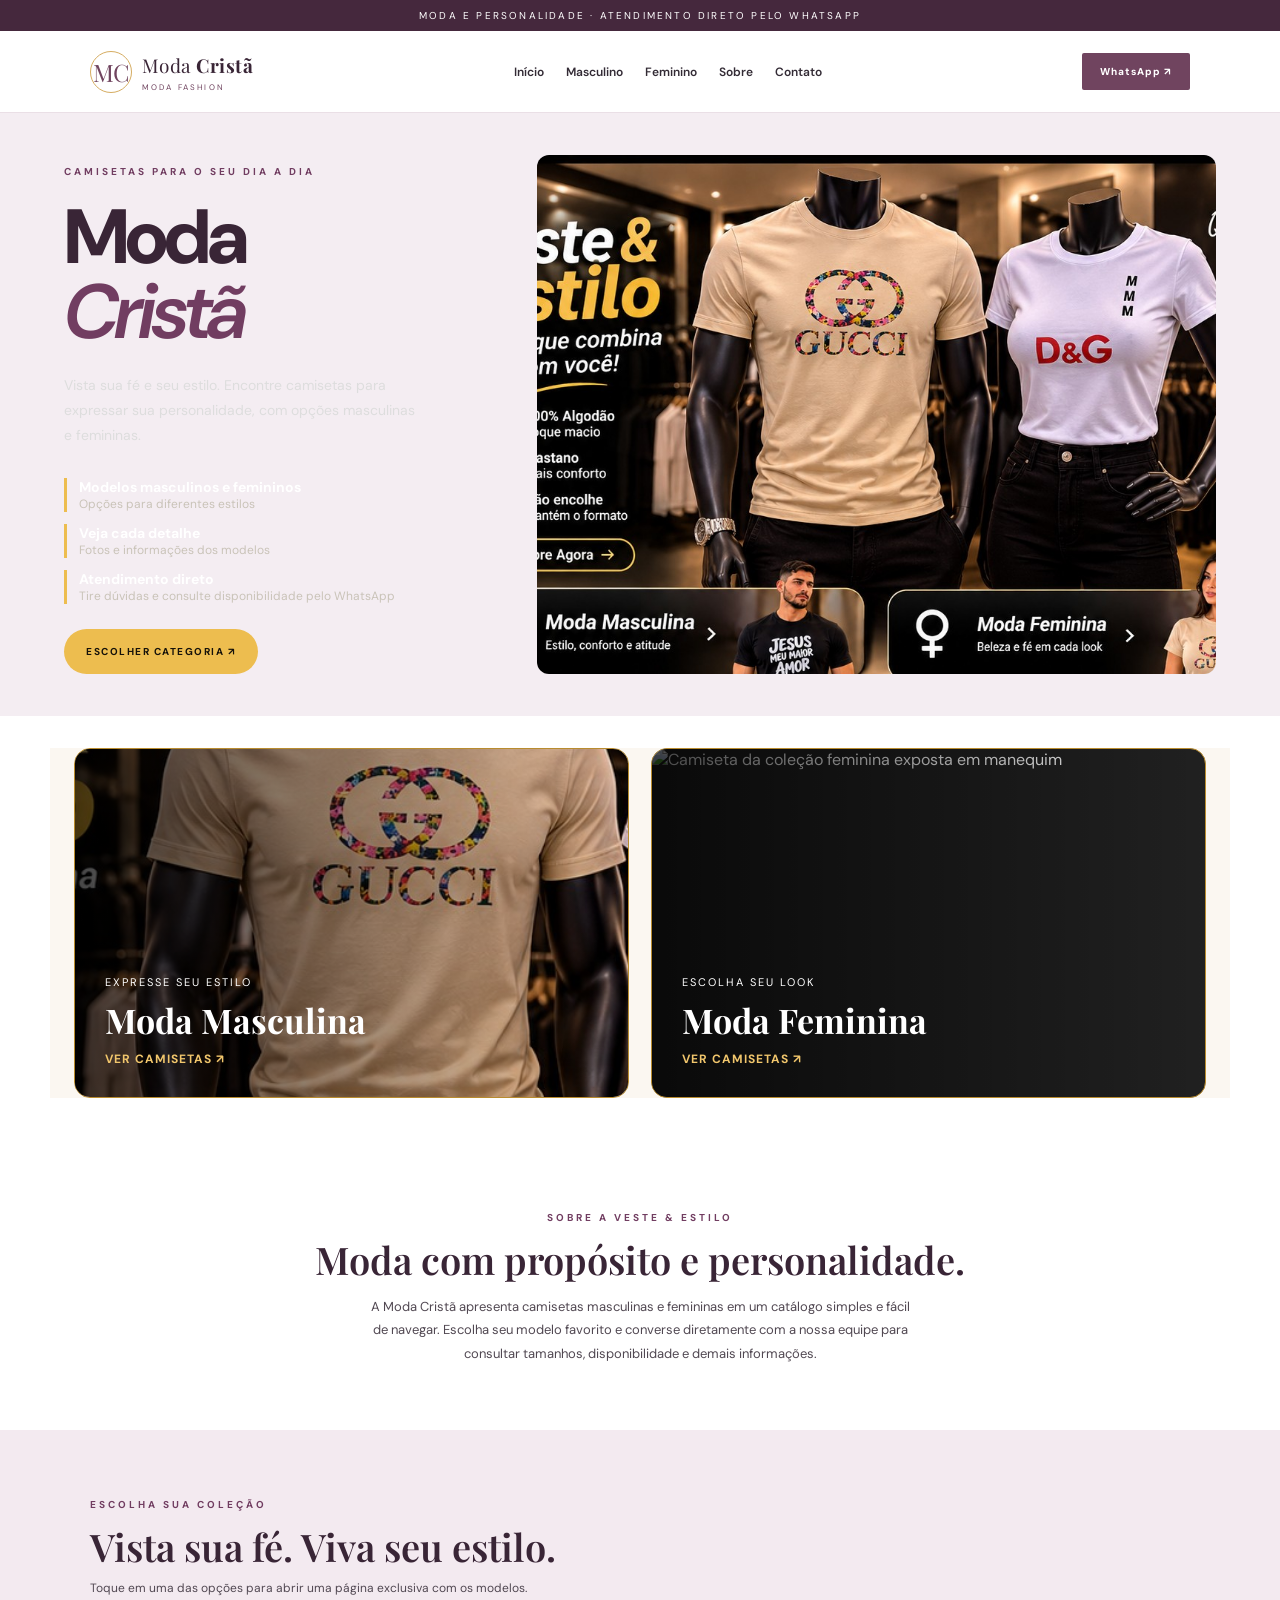
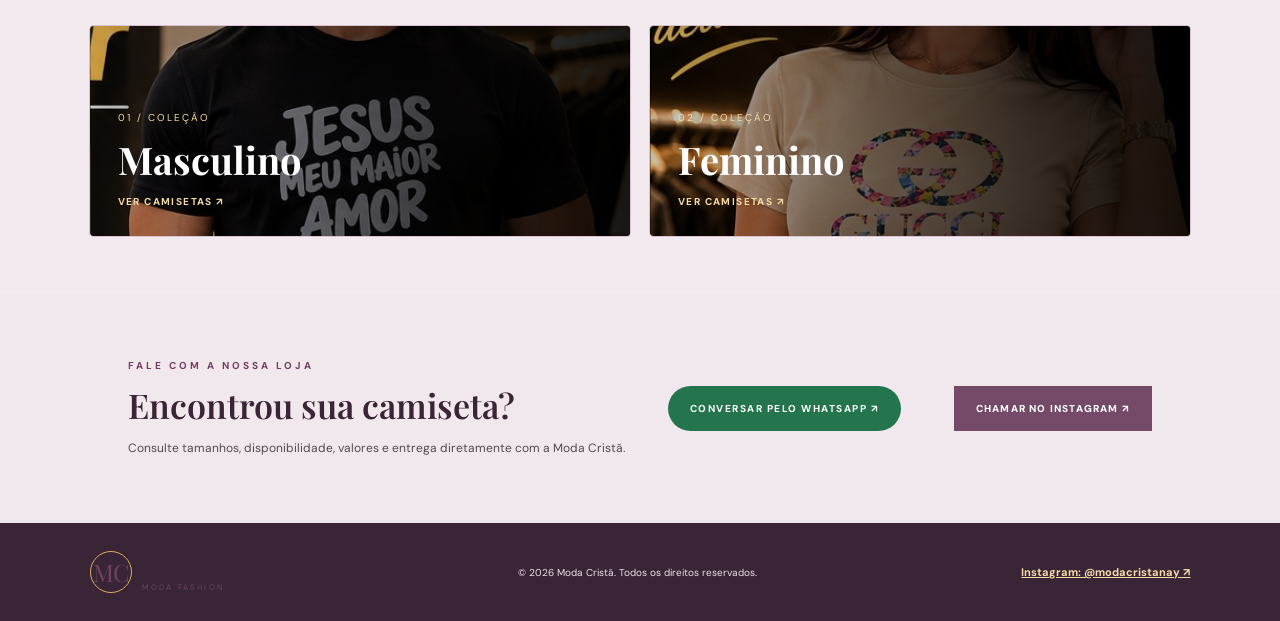
==== commit 685a85c0: "Update index.html" ====
--- a/Moda_Crista_Catalogo_Instagram_Cores_Ajustadas/index.html
+++ b/Moda_Crista_Catalogo_Instagram_Cores_Ajustadas/index.html
@@ -1,4 +1,3 @@
-
 <!DOCTYPE html>
 <html lang="pt-BR">
 <head>
@@ -6,145 +5,54 @@
   <meta name="viewport" content="width=device-width, initial-scale=1.0">
   <meta name="theme-color" content="#101010">
   <meta name="description" content="Conheça as camisetas masculinas e femininas da Moda Cristã. Consulte modelos e fale diretamente pelo WhatsApp.">
-  <title>Moda Cristã | Catálogo de camisetas</title>
+  <title>modacristanay | Catálogo de camisetas</title>
   <link rel="preconnect" href="https://fonts.googleapis.com">
   <link rel="preconnect" href="https://fonts.gstatic.com" crossorigin>
   <link href="https://fonts.googleapis.com/css2?family=DM+Sans:wght@400;500;600;700;800&family=Playfair+Display:wght@600;700&display=swap" rel="stylesheet">
   <link rel="stylesheet" href="style.css">
 </head>
 <body>
-
   <div class="announcement">MODA E PERSONALIDADE · ATENDIMENTO DIRETO PELO WHATSAPP</div>
-
   <header class="header">
-    <a class="brand" href="#inicio">
-      <span class="brand-mark">MC</span>
-      <span>Moda <b>Cristã</b><small>MODA FASHION</small></span>
-    </a>
-
+    <a class="brand" href="#inicio"><span class="brand-mark">MC</span><span>Moda <b>Cristã</b><small>MODA FASHION</small></span></a>
     <nav aria-label="Navegação principal">
-      <a href="index.html">Início</a>
-      <a href="masculino.html">Masculino</a>
-      <a href="feminino.html">Feminino</a>
-      <a href="#sobre">Sobre</a>
-      <a href="#contato">Contato</a>
+      <a href="index.html">Início</a><a href="masculino.html">Masculino</a><a href="feminino.html">Feminino</a><a href="#sobre">Sobre</a><a href="#contato">Contato</a>
     </nav>
-
     <a class="header-contact" href="https://wa.me/5544999461196" target="_blank" rel="noopener">WhatsApp ↗</a>
   </header>
-
   <main>
-
     <section class="hero hero-showcase" id="inicio">
       <div class="hero-copy">
         <p class="eyebrow">CAMISETAS PARA O SEU DIA A DIA</p>
         <h1>Moda<br><em>Cristã</em></h1>
-
         <p>Vista sua fé e seu estilo. Encontre camisetas para expressar sua personalidade, com opções masculinas e femininas.</p>
-
         <ul class="quality-points">
-          <li>
-            <b>Modelos masculinos e femininos</b>
-            <span>Opções para diferentes estilos</span>
-          </li>
-          <li>
-            <b>Veja cada detalhe</b>
-            <span>Fotos e informações dos modelos</span>
-          </li>
-          <li>
-            <b>Atendimento direto</b>
-            <span>Tire dúvidas e consulte disponibilidade pelo WhatsApp</span>
-          </li>
+          <li><b>Modelos masculinos e femininos</b><span>Opções para diferentes estilos</span></li>
+          <li><b>Veja cada detalhe</b><span>Fotos e informações dos modelos</span></li>
+          <li><b>Atendimento direto</b><span>Tire dúvidas e consulte disponibilidade pelo WhatsApp</span></li>
         </ul>
-
         <a class="primary-button" href="#categorias">ESCOLHER CATEGORIA ↗</a>
       </div>
+      <div class="hero-art hero-mannequins"><img src="assets/vitrine-manequins.jpg" alt="Vitrine com camisetas expostas em manequins"></div>
+    </section>
 
-      <div class="hero-art hero-mannequins">
-        <img src="assets/vitrine-manequins.jpg" alt="Vitrine da Moda Cristã com camisetas masculinas e femininas em manequins">
+    <section class="gender-section" aria-label="Escolha sua seção">
+      <a class="gender-card male" id="masculino" href="masculino.html"><img src="assets/manequim-gucci.jpg" alt="Camiseta da coleção masculina exposta em manequim"><span class="gender-shade"></span><span class="gender-label"><small>EXPRESSE SEU ESTILO</small><strong>Moda Masculina</strong><b>VER CAMISETAS ↗</b></span></a>
+      <a class="gender-card female" id="feminino" href="feminino.html"><img src="assets/manequim-dg.jpg" alt="Camiseta da coleção feminina exposta em manequim"><span class="gender-shade"></span><span class="gender-label"><small>ESCOLHA SEU LOOK</small><strong>Moda Feminina</strong><b>VER CAMISETAS ↗</b></span></a>
+    </section>
+
+    <section class="intro" id="sobre"><p class="eyebrow">SOBRE A VESTE & ESTILO</p><h2>Moda com propósito e personalidade.</h2><p>A Moda Cristã apresenta camisetas masculinas e femininas em um catálogo simples e fácil de navegar. Escolha seu modelo favorito e converse diretamente com a nossa equipe para consultar tamanhos, disponibilidade e demais informações.</p></section>
+
+    <section class="category-choice" id="categorias">
+      <div class="section-heading"><div><p class="eyebrow">ESCOLHA SUA COLEÇÃO</p><h2>Vista sua fé. Viva seu estilo.</h2><p class="section-subtitle">Toque em uma das opções para abrir uma página exclusiva com os modelos.</p></div></div>
+      <div class="category-buttons">
+        <a class="category-button category-male" href="masculino.html"><span>01 / COLEÇÃO</span><strong>Masculino</strong><b>VER CAMISETAS ↗</b></a>
+        <a class="category-button category-female" href="feminino.html"><span>02 / COLEÇÃO</span><strong>Feminino</strong><b>VER CAMISETAS ↗</b></a>
       </div>
     </section>
 
-    <section class="gender-section" aria-label="Escolha sua seção">
-
-      <!-- COLEÇÃO MASCULINA -->
-      <a class="gender-card male" id="masculino" href="masculino.html">
-        <img src="assets/camiseta-dg-manequim.jpg" alt="Camiseta masculina D&G exposta em manequim">
-        <span class="gender-shade"></span>
-        <span class="gender-label">
-          <small>EXPRESSE SEU ESTILO</small>
-          <strong>Moda Masculina</strong>
-          <b>VER CAMISETAS ↗</b>
-        </span>
-      </a>
-
-      <!-- COLEÇÃO FEMININA -->
-      <a class="gender-card female" id="feminino" href="feminino.html">
-        <img src="assets/modelo-feminino.jpg" alt="Modelo usando camiseta feminina">
-        <span class="gender-shade"></span>
-        <span class="gender-label">
-          <small>ESCOLHA SEU LOOK</small>
-          <strong>Moda Feminina</strong>
-          <b>VER CAMISETAS ↗</b>
-        </span>
-      </a>
-
-    </section>
-
-    <section class="intro" id="sobre">
-      <p class="eyebrow">SOBRE A MODA CRISTÃ</p>
-      <h2>Moda com propósito e personalidade.</h2>
-      <p>A Moda Cristã apresenta camisetas masculinas e femininas em um catálogo simples e fácil de navegar. Escolha seu modelo favorito e converse diretamente com a nossa equipe para consultar tamanhos, disponibilidade e demais informações.</p>
-    </section>
-
-    <section class="category-choice" id="categorias">
-      <div class="section-heading">
-        <div>
-          <p class="eyebrow">ESCOLHA SUA COLEÇÃO</p>
-          <h2>Vista sua fé. Viva seu estilo.</h2>
-          <p class="section-subtitle">Toque em uma das opções para abrir uma página exclusiva com os modelos.</p>
-        </div>
-      </div>
-
-      <div class="category-buttons">
-        <a class="category-button category-male" href="masculino.html">
-          <span>01 / COLEÇÃO</span>
-          <strong>Masculino</strong>
-          <b>VER CAMISETAS ↗</b>
-        </a>
-
-        <a class="category-button category-female" href="feminino.html">
-          <span>02 / COLEÇÃO</span>
-          <strong>Feminino</strong>
-          <b>VER CAMISETAS ↗</b>
-        </a>
-      </div>
-    </section>
-
-    <section class="contact-strip" id="contato">
-      <div>
-        <p class="eyebrow">FALE COM A NOSSA LOJA</p>
-        <h2>Encontrou sua camiseta?</h2>
-        <p>Consulte tamanhos, disponibilidade, valores e entrega diretamente com a Moda Cristã.</p>
-      </div>
-
-      <a class="whatsapp-button" href="https://wa.me/5544999461196?text=Ol%C3%A1%21%20Gostaria%20de%20conhecer%20as%20camisetas%20da%20Moda%20Crist%C3%A3." target="_blank" rel="noopener">CONVERSAR PELO WHATSAPP ↗</a>
-
-      <a class="instagram-button" href="https://www.instagram.com/modacristanay/" target="_blank" rel="noopener noreferrer">CHAMAR NO INSTAGRAM ↗</a>
-    </section>
-
+    <section class="contact-strip" id="contato"><div><p class="eyebrow">FALE COM A NOSSA LOJA</p><h2>Encontrou sua camiseta?</h2><p>Consulte tamanhos, disponibilidade, valores e entrega diretamente com a Moda Cristã.</p></div><a class="whatsapp-button" href="https://wa.me/5544999461196?text=Ol%C3%A1%21%20Gostaria%20de%20conhecer%20as%20camisetas%20da%20Veste%20%26%20Estilo." target="_blank" rel="noopener">CONVERSAR PELO WHATSAPP ↗</a><a class="instagram-button" href="https://www.instagram.com/modacristanay/" target="_blank" rel="noopener noreferrer">CHAMAR NO INSTAGRAM ↗</a></section>
   </main>
-
-  <footer>
-    <a class="brand footer-brand" href="#inicio">
-      <span class="brand-mark">MC</span>
-      <span>Moda <b>Cristã</b><small>MODA FASHION</small></span>
-    </a>
-
-    <p>© 2026 Moda Cristã. Todos os direitos reservados.</p>
-    <a class="footer-link instagram-link" href="https://www.instagram.com/modacristanay/" target="_blank" rel="noopener noreferrer">Instagram: @modacristanay ↗</a>
-  </footer>
-
+  <footer><a class="brand footer-brand" href="#inicio"><span class="brand-mark">MC</span><span>Moda <b>Cristã</b><small>MODA FASHION</small></span></a><p>© 2026 Moda Cristã. Todos os direitos reservados.</p><a class="footer-link instagram-link" href="https://www.instagram.com/modacristanay/" target="_blank" rel="noopener noreferrer">Instagram: @modacristanay ↗</a></footer>
   <script src="script.js"></script>
-</body>
-</html>
+</body></html>
